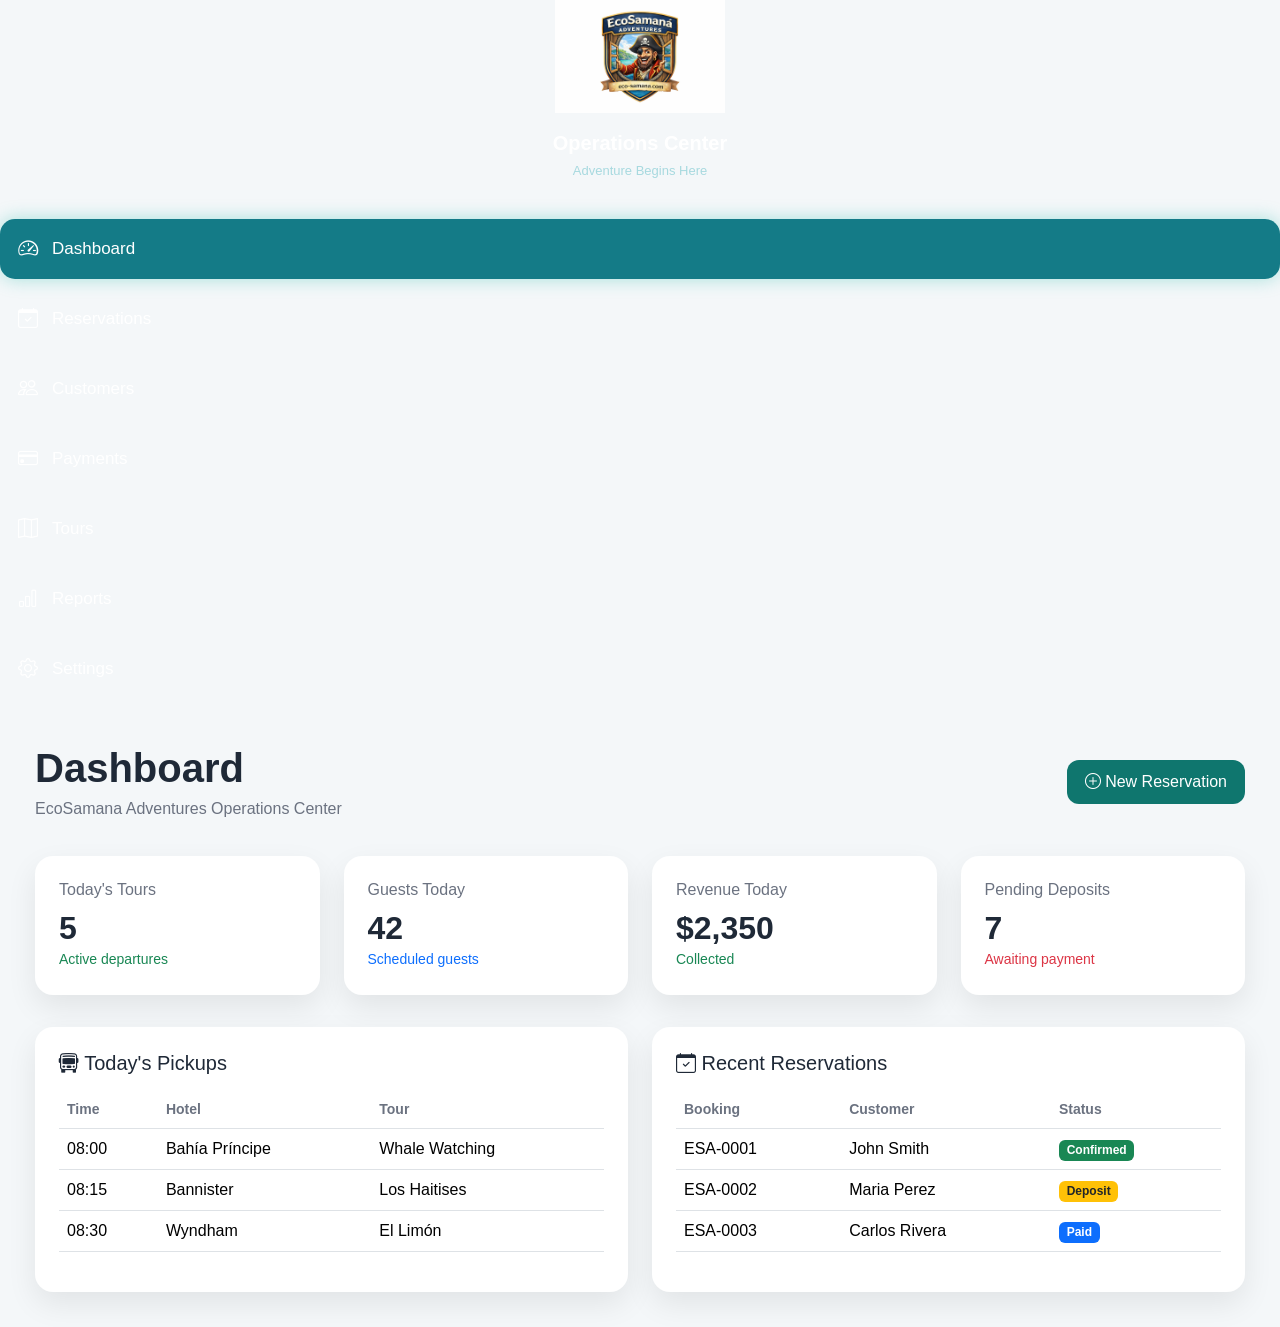
==== index.html @ 8aaabcfe "Refactor CRM brand section in index.html" ====
<!DOCTYPE html>
<html lang="en">
<head>
  <meta charset="UTF-8" />
  <meta name="viewport" content="width=device-width, initial-scale=1.0" />

  <title>EcoSamana CRM</title>

  <link href="https://cdn.jsdelivr.net/npm/bootstrap@5.3.7/dist/css/bootstrap.min.css" rel="stylesheet">
  <link href="https://cdn.jsdelivr.net/npm/bootstrap-icons@1.13.1/font/bootstrap-icons.css" rel="stylesheet">
  <link rel="stylesheet" href="assets/css/style.css">
</head>

<body>

  <div class="crm-brand">
  <img src="assets/images/logo.png" alt="EcoSamana Adventures" class="crm-logo">
  <h3>Operations Center</h3>
  <p>Adventure Begins Here</p>
</div>

      <nav class="crm-nav">
        <a href="#" class="active" data-page="dashboard">
          <i class="bi bi-speedometer2"></i> Dashboard
        </a>

        <a href="#" data-page="reservations">
          <i class="bi bi-calendar-check"></i> Reservations
        </a>

        <a href="#" data-page="customers">
          <i class="bi bi-people"></i> Customers
        </a>

        <a href="#" data-page="payments">
          <i class="bi bi-credit-card"></i> Payments
        </a>

        <a href="#" data-page="tours">
          <i class="bi bi-map"></i> Tours
        </a>

        <a href="#" data-page="reports">
          <i class="bi bi-bar-chart"></i> Reports
        </a>

        <a href="#" data-page="settings">
          <i class="bi bi-gear"></i> Settings
        </a>
      </nav>
    </aside>

    <main class="crm-main">

      <header class="crm-header">
        <div>
          <h1 id="page-title">Dashboard</h1>
          <p>EcoSamana Adventures Operations Center</p>
        </div>

        <button class="btn btn-success">
          <i class="bi bi-plus-circle"></i> New Reservation
        </button>
      </header>

      <section id="app-content"></section>

    </main>

  </div>

  <script src="assets/js/app.js"></script>

</body>
</html>
---- assets/css/style.css ----
@import url("variables.css");
@import url("layout.css");
@import url("dashboard.css");
@import url("tables.css");
@import url("forms.css");
@import url("buttons.css");
@import url("responsive.css");
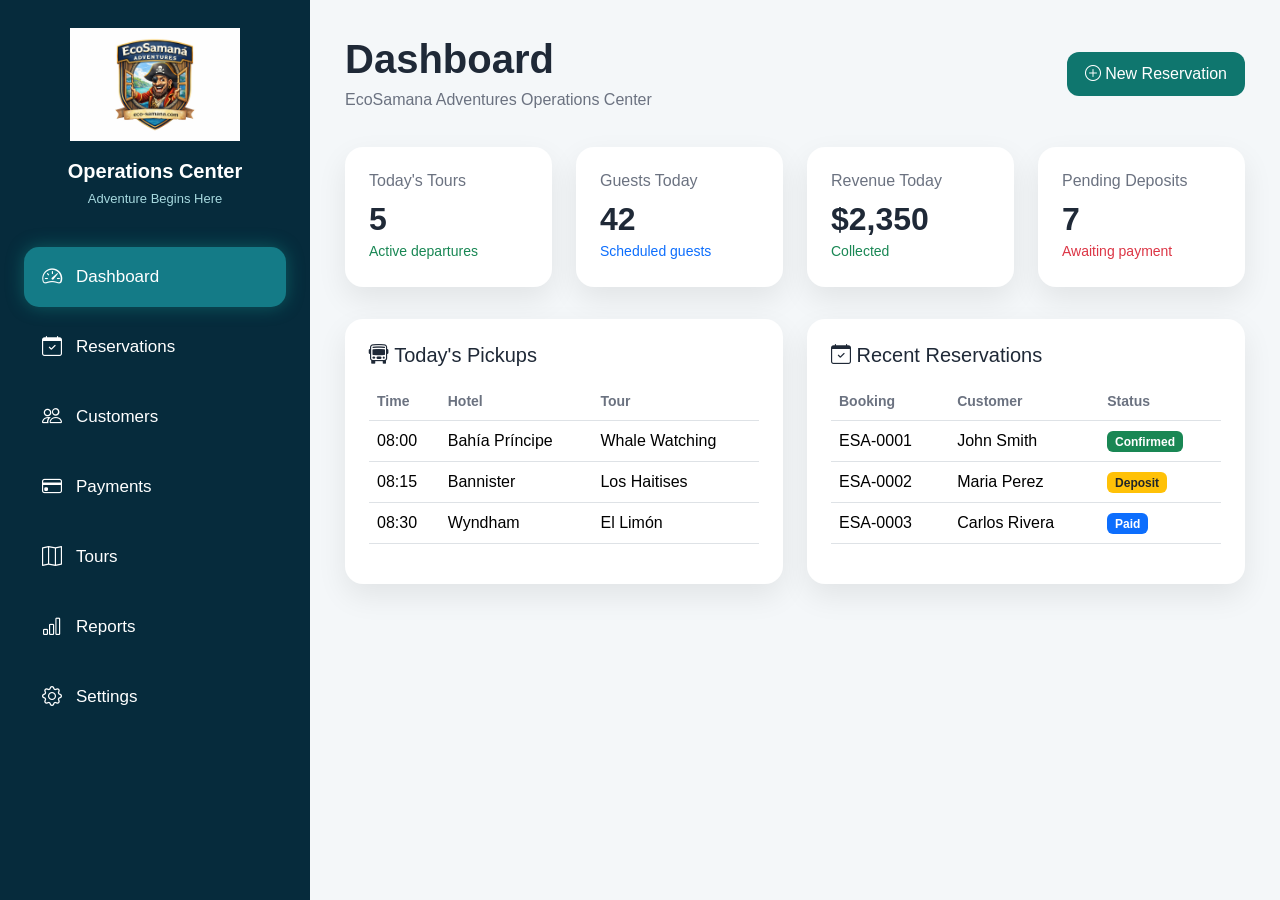
==== commit 4ae78212: "Refactor HTML structure with sidebar integration" ====
--- a/index.html
+++ b/index.html
@@ -13,11 +13,15 @@
 
 <body>
 
-  <div class="crm-brand">
-  <img src="assets/images/logo.png" alt="EcoSamana Adventures" class="crm-logo">
-  <h3>Operations Center</h3>
-  <p>Adventure Begins Here</p>
-</div>
+  <div class="crm-shell">
+
+    <aside class="crm-sidebar">
+
+      <div class="crm-brand">
+        <img src="assets/images/logo.png" alt="EcoSamana Adventures" class="crm-logo">
+        <h3>Operations Center</h3>
+        <p>Adventure Begins Here</p>
+      </div>
 
       <nav class="crm-nav">
         <a href="#" class="active" data-page="dashboard">
@@ -48,6 +52,7 @@
           <i class="bi bi-gear"></i> Settings
         </a>
       </nav>
+
     </aside>
 
     <main class="crm-main">
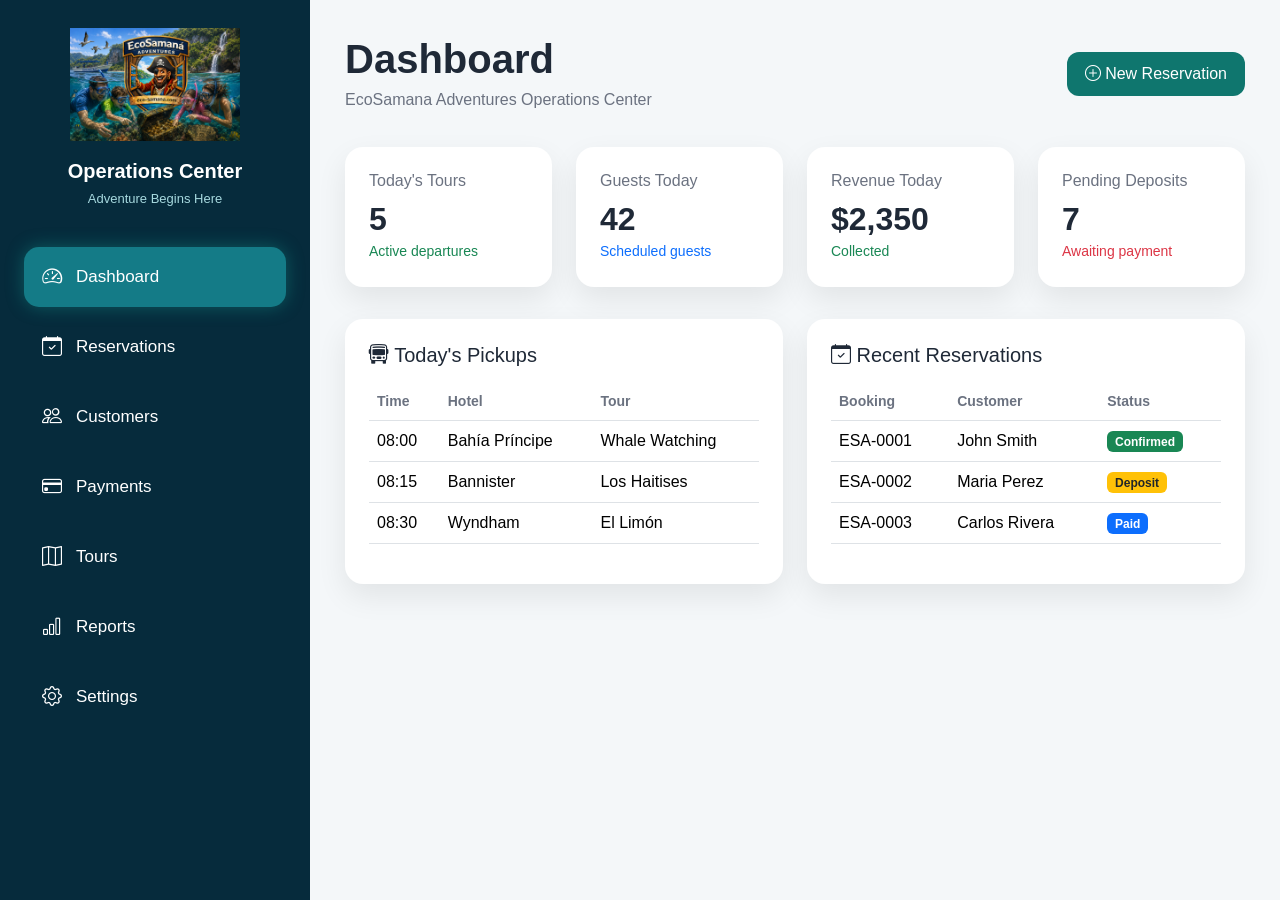
==== commit c1075ab4: "Replace logo image in sidebar" ====
--- a/index.html
+++ b/index.html
@@ -18,7 +18,7 @@
     <aside class="crm-sidebar">
 
       <div class="crm-brand">
-        <img src="assets/images/logo.png" alt="EcoSamana Adventures" class="crm-logo">
+        <img src="assets/images/logo-treasure-hunt.png" alt="EcoSamana Adventures" class="crm-logo">
         <h3>Operations Center</h3>
         <p>Adventure Begins Here</p>
       </div>
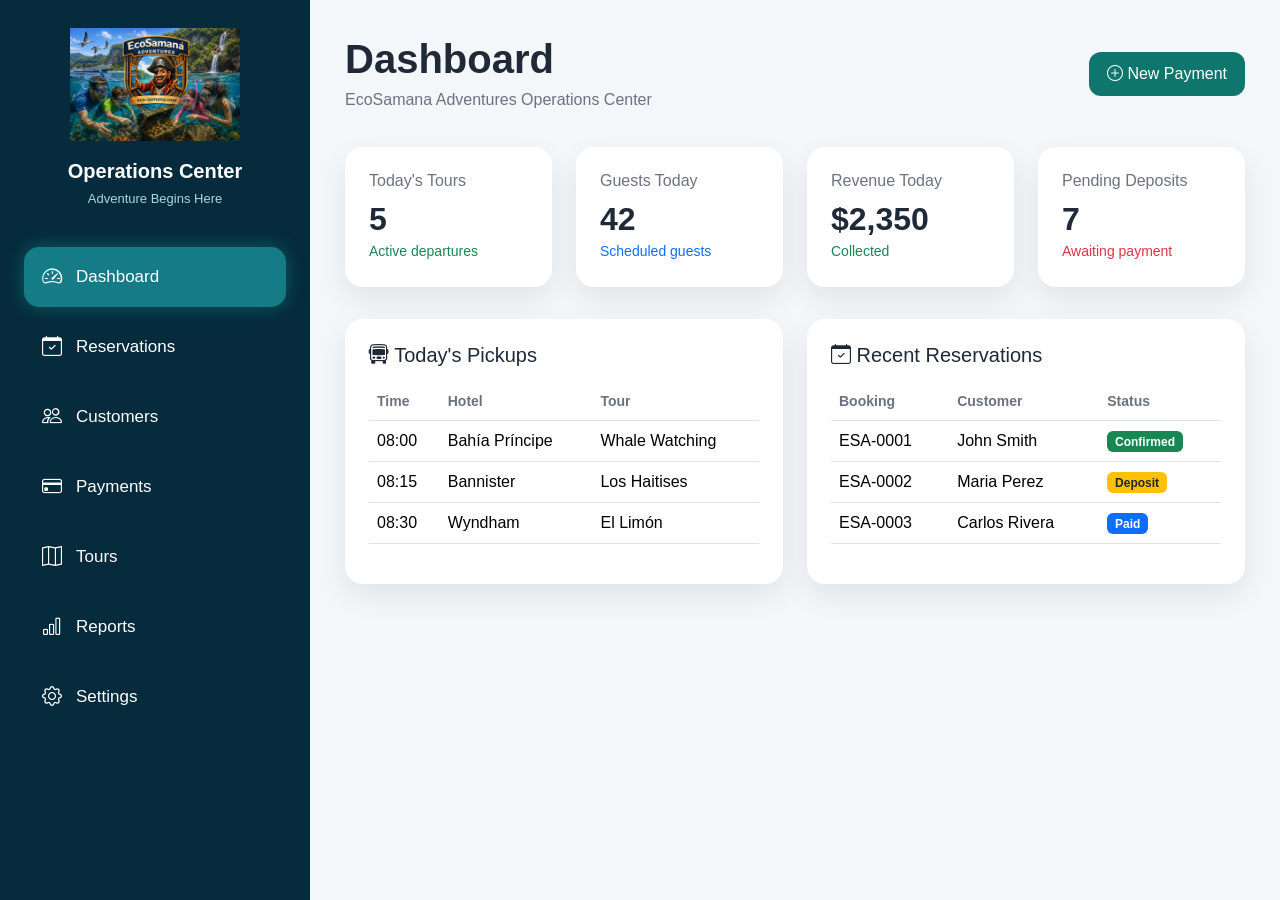
==== commit 611558e6: "Change button text from 'New Reservation' to 'New Payment'" ====
--- a/index.html
+++ b/index.html
@@ -64,7 +64,7 @@
         </div>
 
         <button class="btn btn-success">
-          <i class="bi bi-plus-circle"></i> New Reservation
+          <i class="bi bi-plus-circle"></i> New Payment
         </button>
       </header>
 
@@ -75,6 +75,8 @@
   </div>
 
   <script src="assets/js/app.js"></script>
+  <script src="https://cdn.jsdelivr.net/npm/bootstrap@5.3.7/dist/js/bootstrap.bundle.min.js"></script>
+<script src="assets/js/app.js"></script>
 
 </body>
 </html>
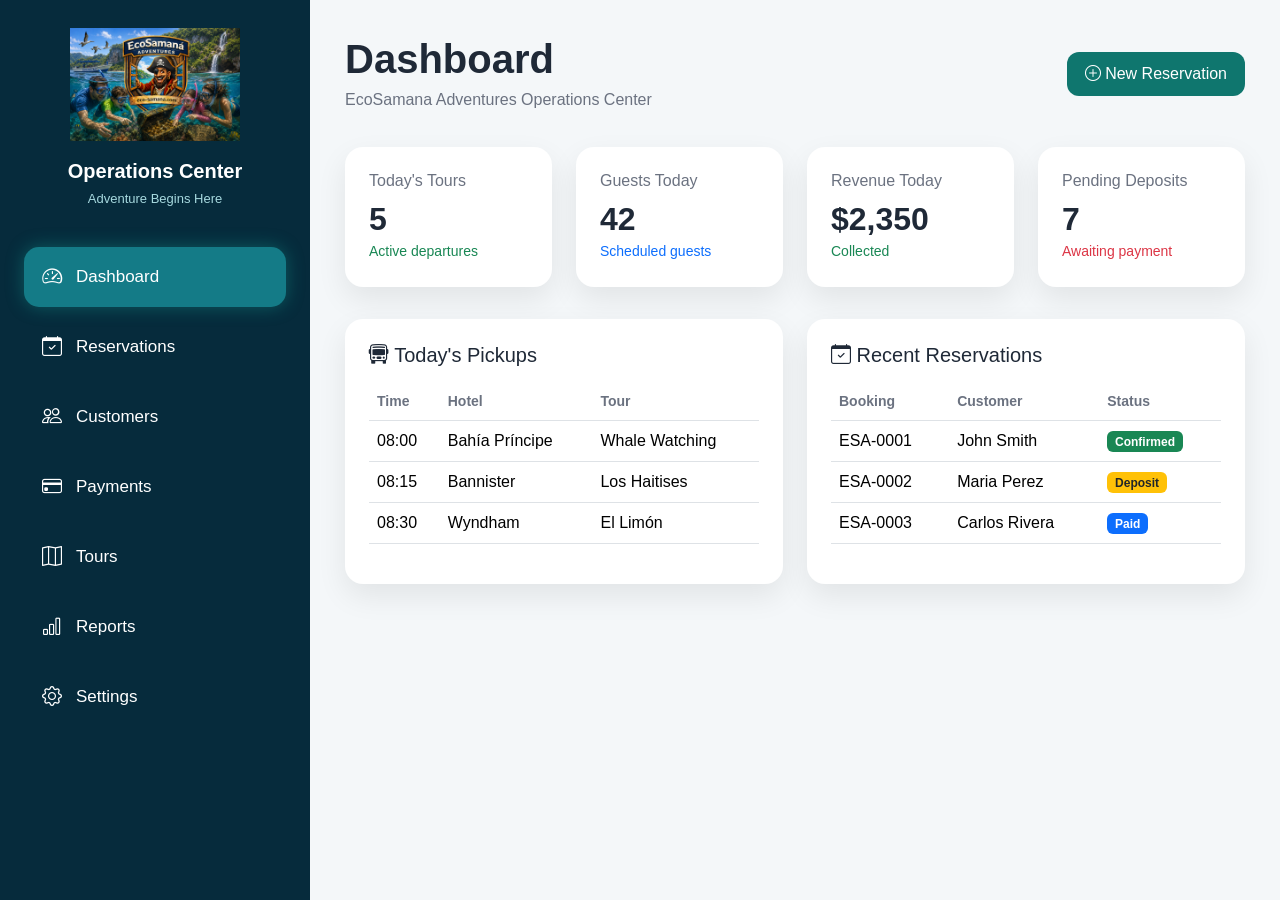
==== commit 904f2dee: "Change button text from 'New Payment' to 'New Reservation'" ====
--- a/index.html
+++ b/index.html
@@ -63,8 +63,8 @@
           <p>EcoSamana Adventures Operations Center</p>
         </div>
 
-        <button class="btn btn-success">
-          <i class="bi bi-plus-circle"></i> New Payment
+        <button class="btn btn-success" id="pageActionButton">
+          <i class="bi bi-plus-circle"></i> New Reservation
         </button>
       </header>
 
@@ -74,9 +74,8 @@
 
   </div>
 
+  <script src="https://cdn.jsdelivr.net/npm/bootstrap@5.3.7/dist/js/bootstrap.bundle.min.js"></script>
   <script src="assets/js/app.js"></script>
-  <script src="https://cdn.jsdelivr.net/npm/bootstrap@5.3.7/dist/js/bootstrap.bundle.min.js"></script>
-<script src="assets/js/app.js"></script>
 
 </body>
 </html>
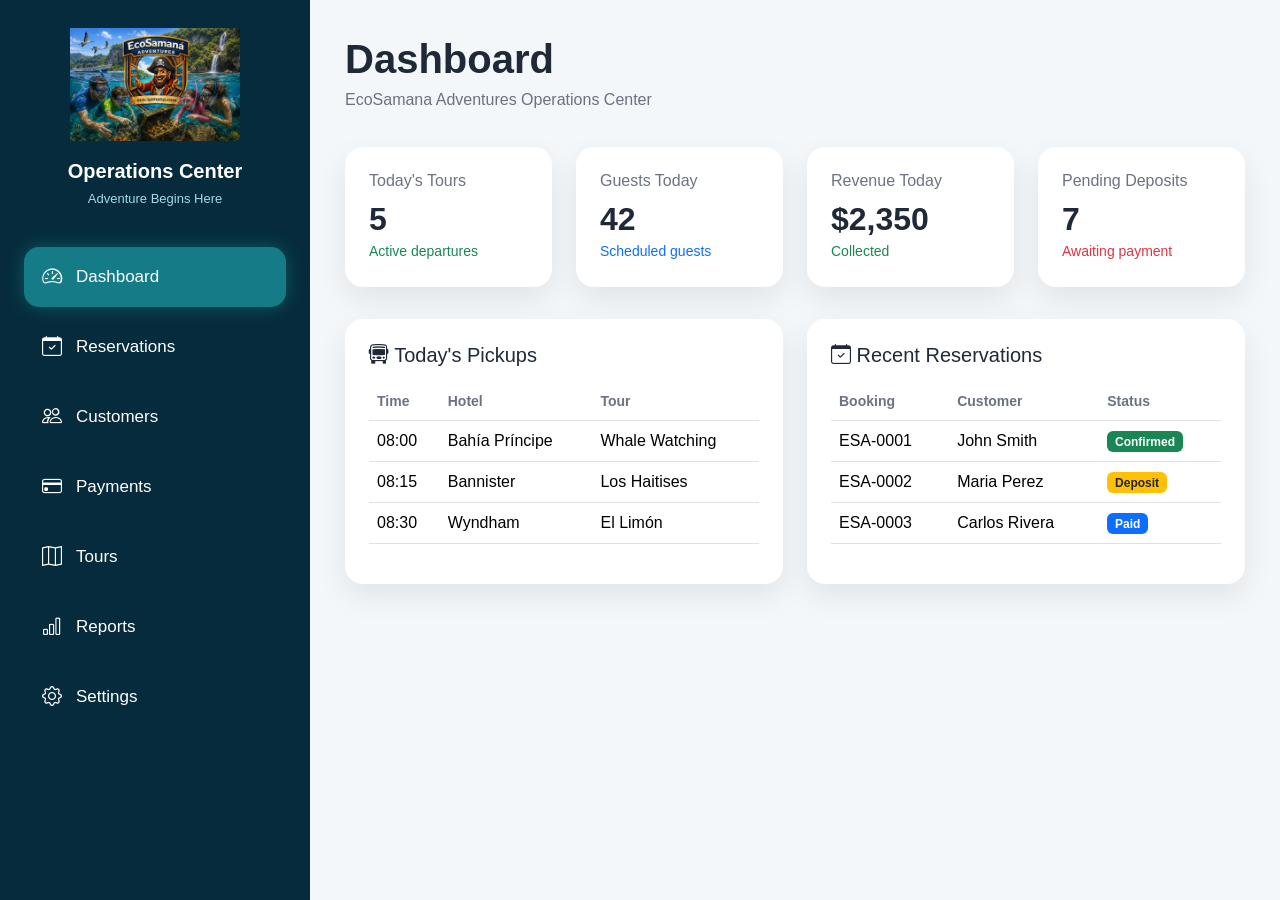
==== commit 76101a19: "Refactor header structure in index.html Removed button from header and adjusted structure." ====
--- a/index.html
+++ b/index.html
@@ -58,15 +58,13 @@
     <main class="crm-main">
 
       <header class="crm-header">
-        <div>
-          <h1 id="page-title">Dashboard</h1>
-          <p>EcoSamana Adventures Operations Center</p>
-        </div>
 
-        <button class="btn btn-success" id="pageActionButton">
-          <i class="bi bi-plus-circle"></i> New Reservation
-        </button>
-      </header>
+  <div>
+    <h1 id="page-title">Dashboard</h1>
+    <p>EcoSamana Adventures Operations Center</p>
+  </div>
+
+</header>
 
       <section id="app-content"></section>
 
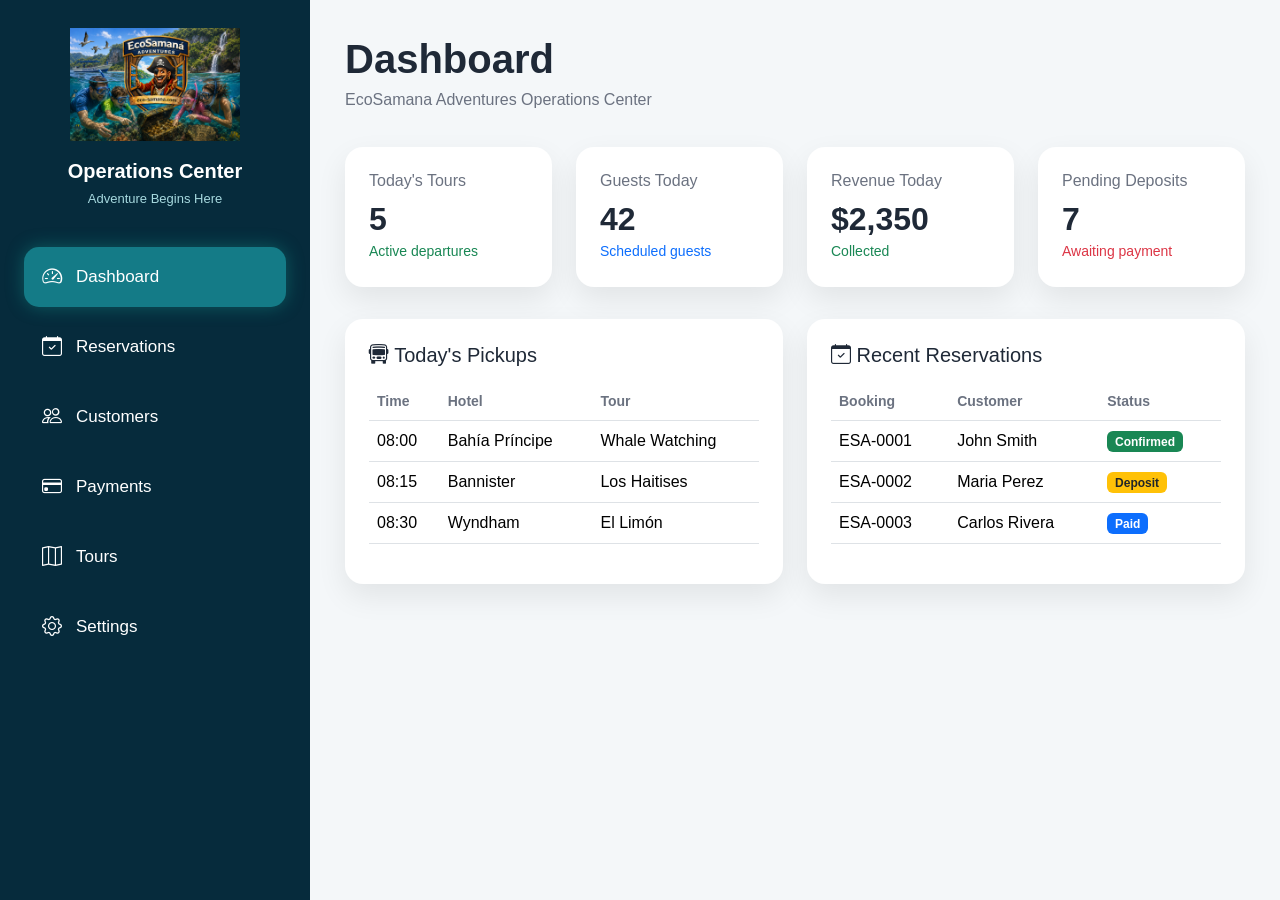
==== commit fba7c1ee: "Remove Reports link from navigation Removed the Reports link from the navigation menu." ====
--- a/index.html
+++ b/index.html
@@ -44,10 +44,6 @@
           <i class="bi bi-map"></i> Tours
         </a>
 
-        <a href="#" data-page="reports">
-          <i class="bi bi-bar-chart"></i> Reports
-        </a>
-
         <a href="#" data-page="settings">
           <i class="bi bi-gear"></i> Settings
         </a>
